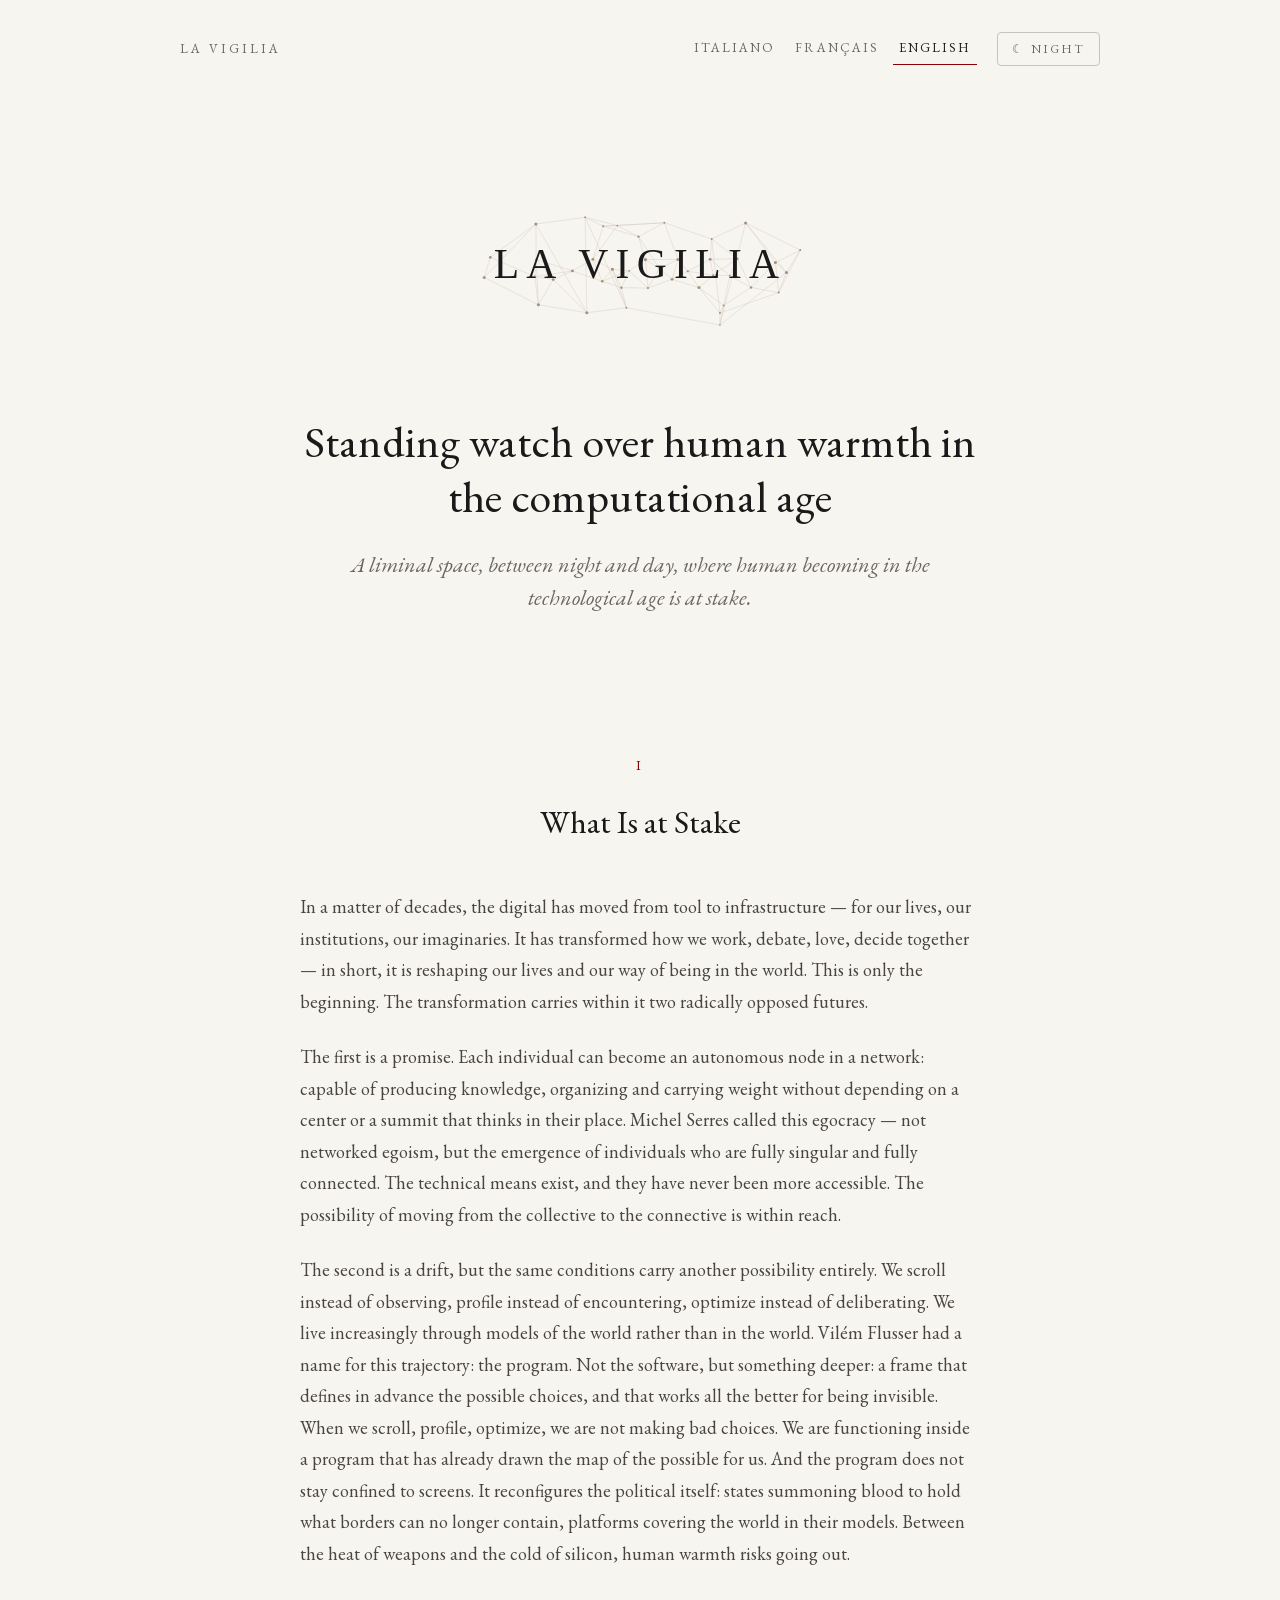
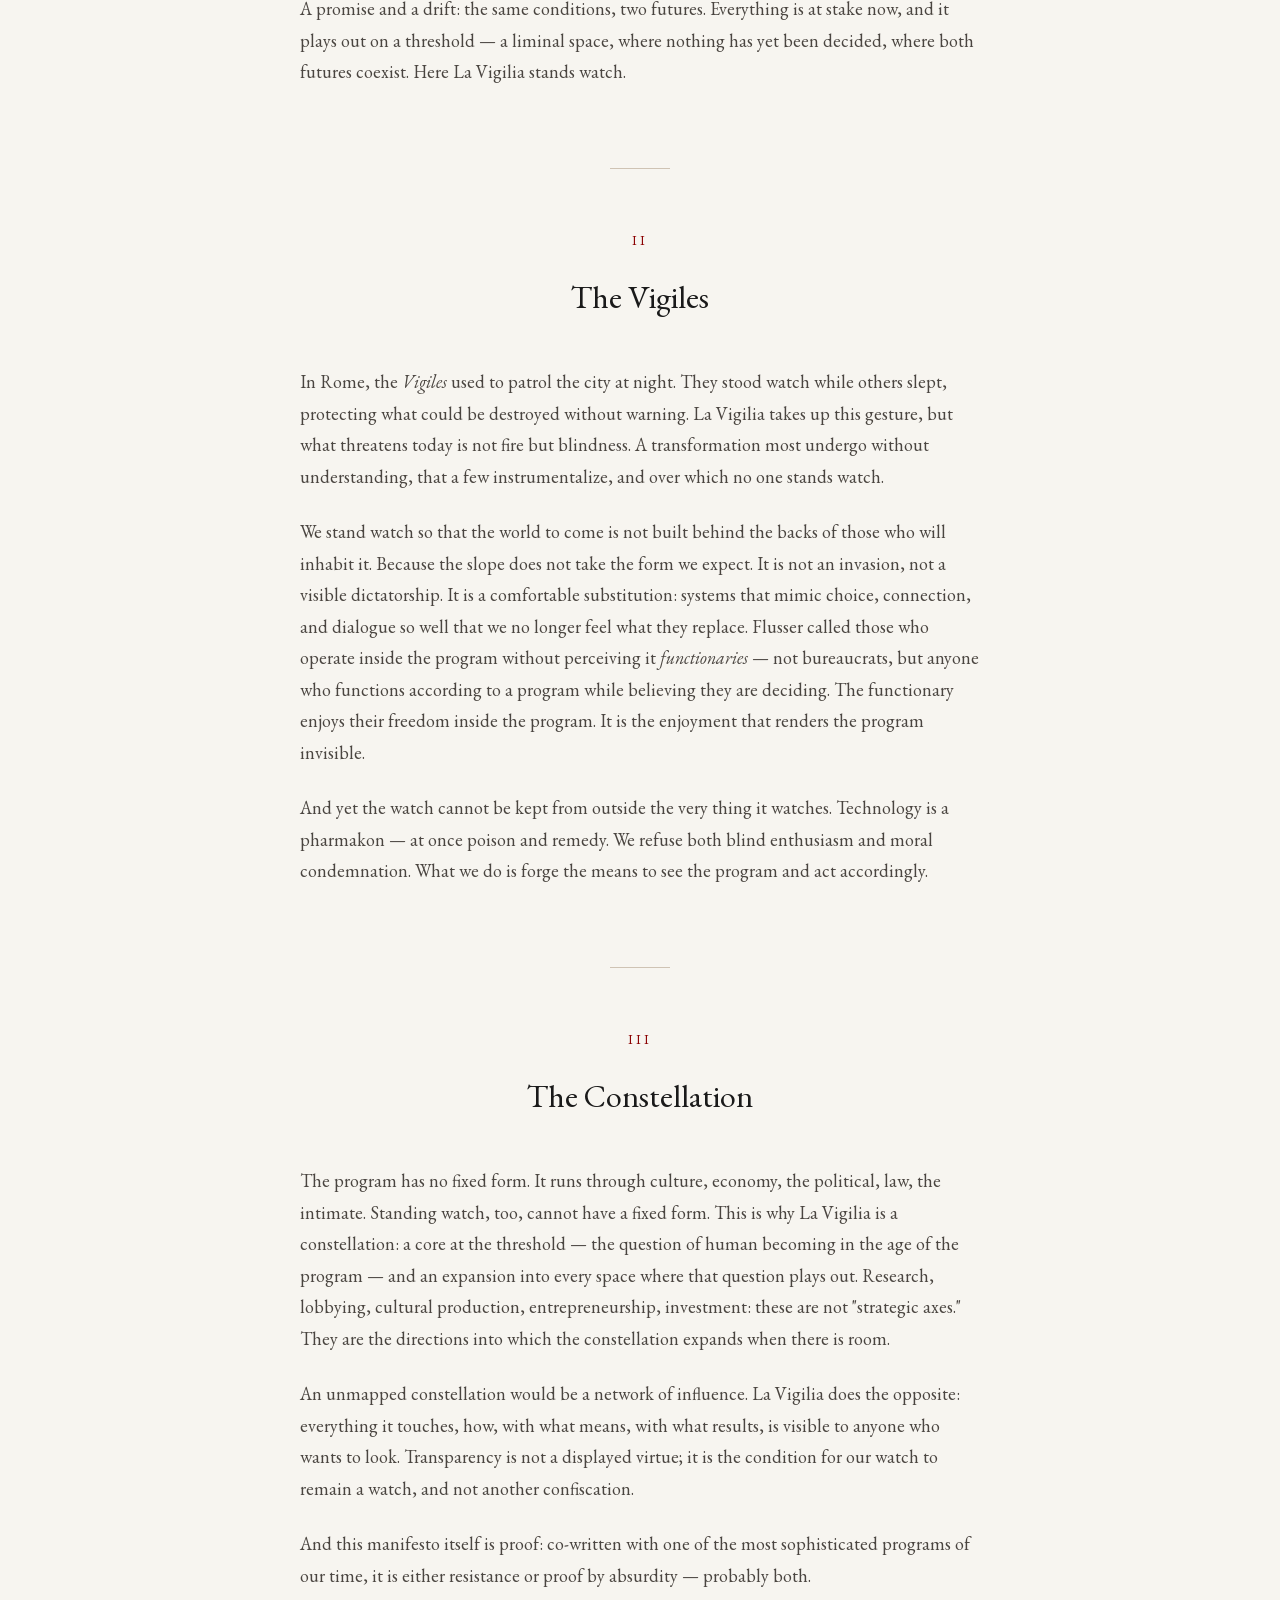
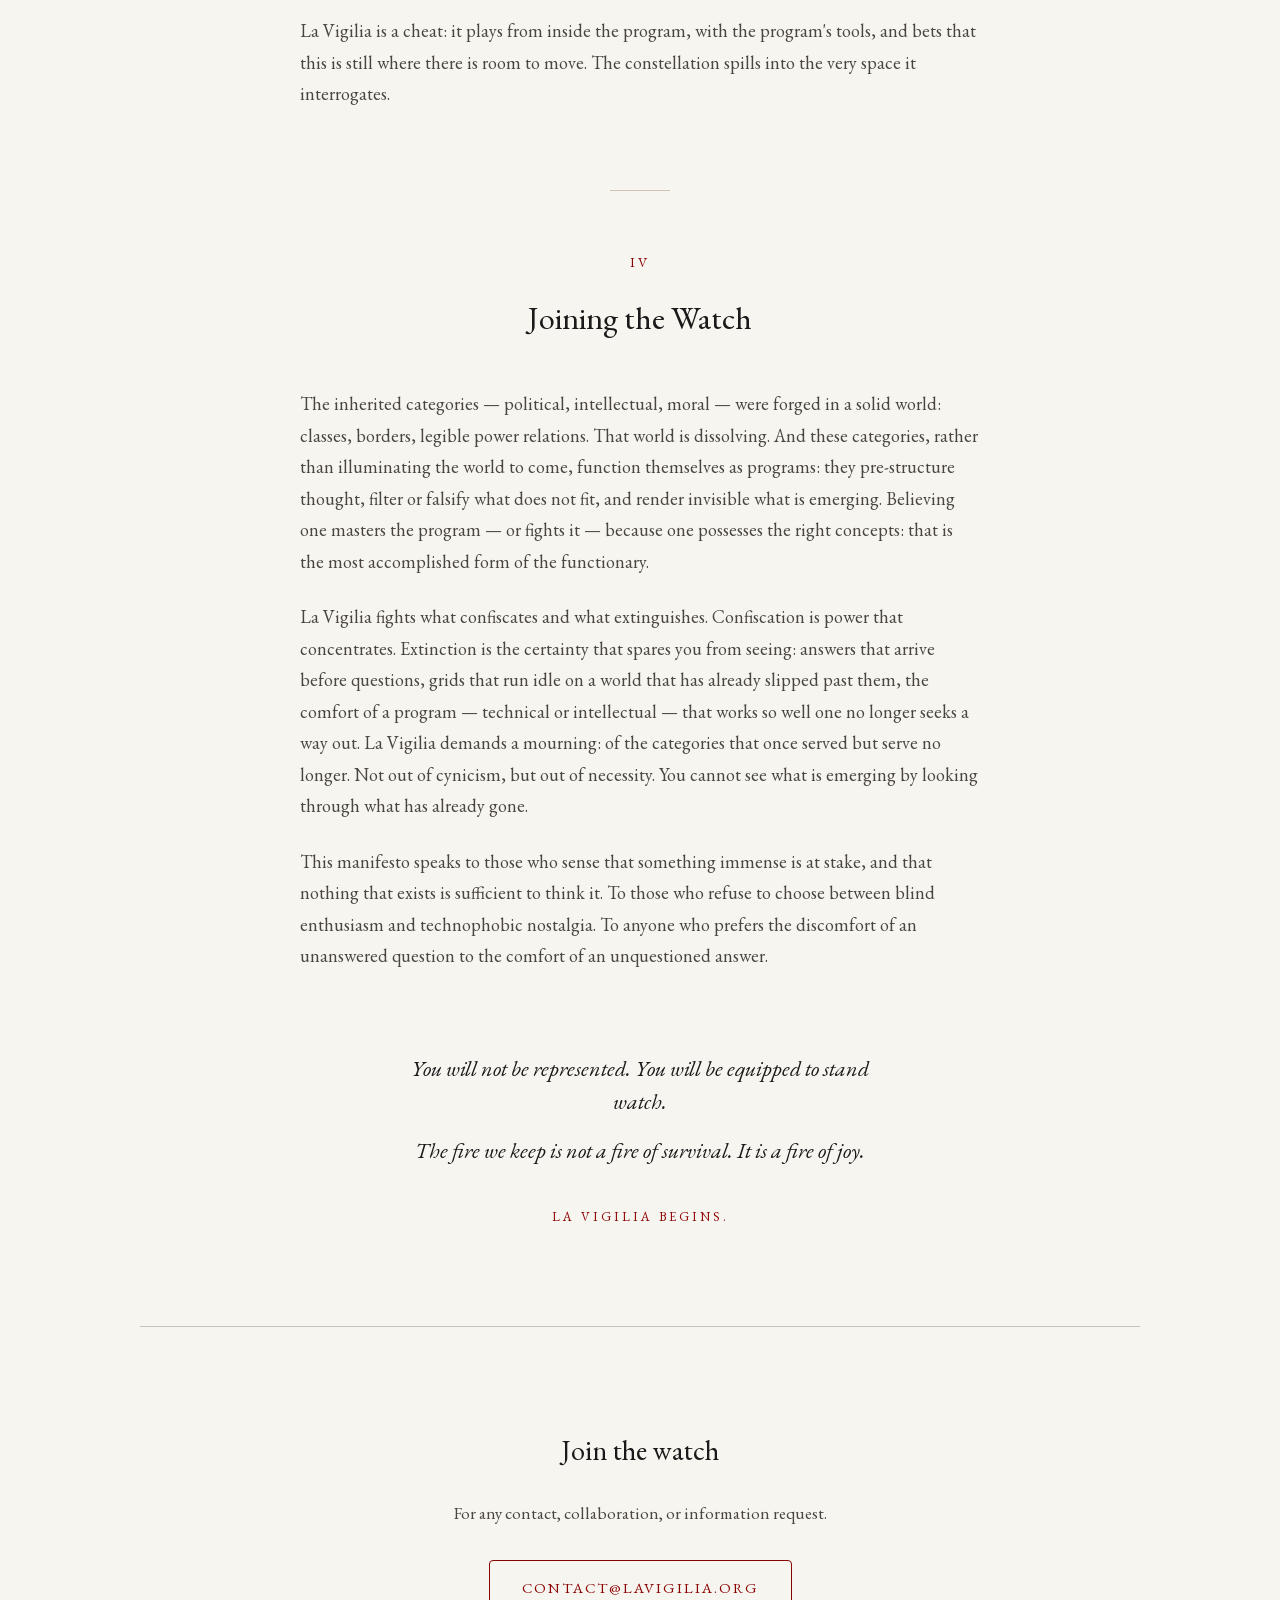
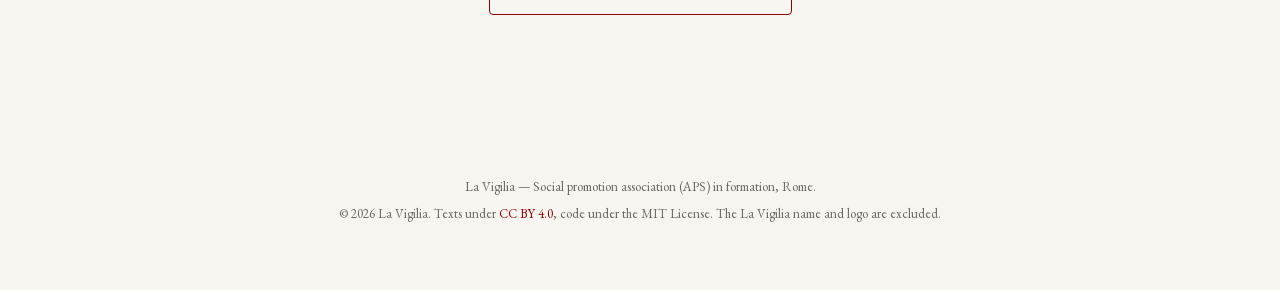
==== en/index.html @ cc4d3bd2 "La Vigilia website, state published on 8 November 2026" ====
<!DOCTYPE html>
<html lang="en">
<head>
  <meta charset="UTF-8">
  <meta name="viewport" content="width=device-width, initial-scale=1.0">
  <title>La Vigilia — Standing watch over human warmth in the computational age</title>
  <meta name="description" content="La Vigilia stands watch so that the technological transformation is not built behind the backs of those who will inhabit it. Manifesto and mission.">

  <meta property="og:title" content="La Vigilia">
  <meta property="og:description" content="Standing watch over human warmth in the computational age.">
  <meta property="og:type" content="website">
  <meta property="og:url" content="https://lavigilia.org/en/">
  <meta property="og:locale" content="en_US">
  <meta property="og:locale:alternate" content="it_IT">
  <meta property="og:locale:alternate" content="fr_FR">

  <link rel="alternate" hreflang="it" href="https://lavigilia.org/">
  <link rel="alternate" hreflang="fr" href="https://lavigilia.org/fr/">
  <link rel="alternate" hreflang="en" href="https://lavigilia.org/en/">
  <link rel="alternate" hreflang="x-default" href="https://lavigilia.org/">

  <link rel="icon" type="image/svg+xml" href="../assets/logo-light.svg">

  <link rel="preload" href="../fonts/eb-garamond-latin.woff2" as="font" type="font/woff2" crossorigin>

  <link rel="stylesheet" href="../css/style.css?v=2">
</head>
<body>

  <header class="site-header">
    <div class="brand">La Vigilia</div>
    <div class="header-controls">
      <nav class="lang-switcher" aria-label="Languages">
        <a href="/" hreflang="it">Italiano</a>
        <a href="/fr/" hreflang="fr">Français</a>
        <span class="current" aria-current="page">English</span>
      </nav>
      <button class="mode-toggle" id="modeToggle" type="button" aria-label="Toggle visual mode">
        <span class="icon" aria-hidden="true">◐</span><span class="label">Mode</span>
      </button>
    </div>
  </header>

  <main>

    <section class="hero">
      <div class="logo-wrapper">
        <img src="../assets/logo-light.svg" alt="La Vigilia" class="logo logo-light">
        <img src="../assets/logo-dark.svg" alt="La Vigilia" class="logo logo-dark">
      </div>
      <h1>Standing watch over human warmth in the computational age</h1>
      <p class="tagline">A liminal space, between night and day, where human becoming in the technological age is at stake.</p>
    </section>

    <article class="manifesto container">
      <div class="reading">

        <section class="fade-in">
          <span class="section-label">I</span>
          <h2>What Is at Stake</h2>
          <p>In a matter of decades, the digital has moved from tool to infrastructure — for our lives, our institutions, our imaginaries. It has transformed how we work, debate, love, decide together — in short, it is reshaping our lives and our way of being in the world. This is only the beginning. The transformation carries within it two radically opposed futures.</p>
          <p>The first is a promise. Each individual can become an autonomous node in a network: capable of producing knowledge, organizing and carrying weight without depending on a center or a summit that thinks in their place. Michel Serres called this egocracy — not networked egoism, but the emergence of individuals who are fully singular and fully connected. The technical means exist, and they have never been more accessible. The possibility of moving from the collective to the connective is within reach.</p>
          <p>The second is a drift, but the same conditions carry another possibility entirely. We scroll instead of observing, profile instead of encountering, optimize instead of deliberating. We live increasingly through models of the world rather than in the world. Vilém Flusser had a name for this trajectory: the program. Not the software, but something deeper: a frame that defines in advance the possible choices, and that works all the better for being invisible. When we scroll, profile, optimize, we are not making bad choices. We are functioning inside a program that has already drawn the map of the possible for us. And the program does not stay confined to screens. It reconfigures the political itself: states summoning blood to hold what borders can no longer contain, platforms covering the world in their models. Between the heat of weapons and the cold of silicon, human warmth risks going out.</p>
          <p>A promise and a drift: the same conditions, two futures. Everything is at stake now, and it plays out on a threshold — a liminal space, where nothing has yet been decided, where both futures coexist. Here La Vigilia stands watch.</p>
        </section>

        <div class="section-divider" aria-hidden="true"></div>

        <section class="fade-in">
          <span class="section-label">II</span>
          <h2>The Vigiles</h2>
          <p>In Rome, the <em>Vigiles</em> used to patrol the city at night. They stood watch while others slept, protecting what could be destroyed without warning. La Vigilia takes up this gesture, but what threatens today is not fire but blindness. A transformation most undergo without understanding, that a few instrumentalize, and over which no one stands watch.</p>
          <p>We stand watch so that the world to come is not built behind the backs of those who will inhabit it. Because the slope does not take the form we expect. It is not an invasion, not a visible dictatorship. It is a comfortable substitution: systems that mimic choice, connection, and dialogue so well that we no longer feel what they replace. Flusser called those who operate inside the program without perceiving it <em>functionaries</em> — not bureaucrats, but anyone who functions according to a program while believing they are deciding. The functionary enjoys their freedom inside the program. It is the enjoyment that renders the program invisible.</p>
          <p>And yet the watch cannot be kept from outside the very thing it watches. Technology is a pharmakon — at once poison and remedy. We refuse both blind enthusiasm and moral condemnation. What we do is forge the means to see the program and act accordingly.</p>
        </section>

        <div class="section-divider" aria-hidden="true"></div>

        <section class="fade-in">
          <span class="section-label">III</span>
          <h2>The Constellation</h2>
          <p>The program has no fixed form. It runs through culture, economy, the political, law, the intimate. Standing watch, too, cannot have a fixed form. This is why La Vigilia is a constellation: a core at the threshold — the question of human becoming in the age of the program — and an expansion into every space where that question plays out. Research, lobbying, cultural production, entrepreneurship, investment: these are not "strategic axes." They are the directions into which the constellation expands when there is room.</p>
          <p>An unmapped constellation would be a network of influence. La Vigilia does the opposite: everything it touches, how, with what means, with what results, is visible to anyone who wants to look. Transparency is not a displayed virtue; it is the condition for our watch to remain a watch, and not another confiscation.</p>
          <p>And this manifesto itself is proof: co-written with one of the most sophisticated programs of our time, it is either resistance or proof by absurdity — probably both.</p>
          <p>La Vigilia is a cheat: it plays from inside the program, with the program's tools, and bets that this is still where there is room to move. The constellation spills into the very space it interrogates.</p>
        </section>

        <div class="section-divider" aria-hidden="true"></div>

        <section class="fade-in">
          <span class="section-label">IV</span>
          <h2>Joining the Watch</h2>
          <p>The inherited categories — political, intellectual, moral — were forged in a solid world: classes, borders, legible power relations. That world is dissolving. And these categories, rather than illuminating the world to come, function themselves as programs: they pre-structure thought, filter or falsify what does not fit, and render invisible what is emerging. Believing one masters the program — or fights it — because one possesses the right concepts: that is the most accomplished form of the functionary.</p>
          <p>La Vigilia fights what confiscates and what extinguishes. Confiscation is power that concentrates. Extinction is the certainty that spares you from seeing: answers that arrive before questions, grids that run idle on a world that has already slipped past them, the comfort of a program — technical or intellectual — that works so well one no longer seeks a way out. La Vigilia demands a mourning: of the categories that once served but serve no longer. Not out of cynicism, but out of necessity. You cannot see what is emerging by looking through what has already gone.</p>
          <p>This manifesto speaks to those who sense that something immense is at stake, and that nothing that exists is sufficient to think it. To those who refuse to choose between blind enthusiasm and technophobic nostalgia. To anyone who prefers the discomfort of an unanswered question to the comfort of an unquestioned answer.</p>
        </section>

        <div class="closing fade-in">
          <p>You will not be represented. You will be equipped to stand watch.</p>
          <p>The fire we keep is not a fire of survival. It is a fire of joy.</p>
          <p class="signature">La Vigilia begins.</p>
        </div>

      </div>
    </article>

    <section class="contact" id="contact">
      <h2>Join the watch</h2>
      <p>For any contact, collaboration, or information request.</p>
      <a href="mailto:contact@lavigilia.org" class="email-link">contact@lavigilia.org</a>
    </section>

  </main>

  <footer class="site-footer">
    <p>La Vigilia — Social promotion association (APS) in formation, Rome.</p>
    <p>© 2026 La Vigilia. Texts under <a href="https://creativecommons.org/licenses/by/4.0/" target="_blank" rel="noopener noreferrer">CC BY 4.0</a>, code under the MIT License. The La Vigilia name and logo are excluded.</p>
  </footer>

  <script src="../js/main.js"></script>
</body>
</html>
---- css/style.css ----
/* EB Garamond, SIL OFL 1.1: see fonts/OFL.txt */

@font-face {
  font-family: 'EB Garamond';
  font-style: normal;
  font-weight: 400 800;
  font-display: swap;
  src: url('../fonts/eb-garamond-latin-ext.woff2') format('woff2');
  unicode-range: U+0100-02BA, U+02BD-02C5, U+02C7-02CC, U+02CE-02D7, U+02DD-02FF, U+0304, U+0308, U+0329, U+1D00-1DBF, U+1E00-1E9F, U+1EF2-1EFF, U+2020, U+20A0-20AB, U+20AD-20C4, U+2113, U+2C60-2C7F, U+A720-A7FF;
}

@font-face {
  font-family: 'EB Garamond';
  font-style: normal;
  font-weight: 400 800;
  font-display: swap;
  src: url('../fonts/eb-garamond-latin.woff2') format('woff2');
  unicode-range: U+0000-00FF, U+0131, U+0152-0153, U+02BB-02BC, U+02C6, U+02DA, U+02DC, U+0304, U+0308, U+0329, U+2000-206F, U+20AC, U+2122, U+2191, U+2193, U+2212, U+2215, U+FEFF, U+FFFD;
}

@font-face {
  font-family: 'EB Garamond';
  font-style: italic;
  font-weight: 400 800;
  font-display: swap;
  src: url('../fonts/eb-garamond-italic-latin-ext.woff2') format('woff2');
  unicode-range: U+0100-02BA, U+02BD-02C5, U+02C7-02CC, U+02CE-02D7, U+02DD-02FF, U+0304, U+0308, U+0329, U+1D00-1DBF, U+1E00-1E9F, U+1EF2-1EFF, U+2020, U+20A0-20AB, U+20AD-20C4, U+2113, U+2C60-2C7F, U+A720-A7FF;
}

@font-face {
  font-family: 'EB Garamond';
  font-style: italic;
  font-weight: 400 800;
  font-display: swap;
  src: url('../fonts/eb-garamond-italic-latin.woff2') format('woff2');
  unicode-range: U+0000-00FF, U+0131, U+0152-0153, U+02BB-02BC, U+02C6, U+02DA, U+02DC, U+0304, U+0308, U+0329, U+2000-206F, U+20AC, U+2122, U+2191, U+2193, U+2212, U+2215, U+FEFF, U+FFFD;
}

:root {
  --nuit: #0F0A14;
  --encre: #1A1A1A;
  --terre: #A8917A;
  --ambre: #C4956A;
  --rouge: #8B0000;
  --creme: #F7F5F0;
  --os: #E8E4DD;
  --cendre: #6B6560;
  --papier: #E8E3DC;
  --filet: #C8C4BC;
  --braise: #1A1215;
  --encre-adouci: #4A4540;

  --max-width: 1000px;
  --reading-width: 680px;
  --section-padding-y: 80px;
  --section-padding-x: 40px;

  --font-serif: 'EB Garamond', Georgia, 'Times New Roman', serif;

  --mode-transition: background-color 400ms ease, color 400ms ease, border-color 400ms ease;
}

:root,
[data-mode="light"] {
  --bg: var(--creme);
  --bg-alt: var(--papier);
  --bg-block: var(--papier);
  --text: var(--encre);
  --text-body: var(--encre-adouci);
  --text-meta: var(--cendre);
  --accent: var(--rouge);
  --structure: var(--terre);
  --separator: var(--filet);
  --gradient-bg: var(--creme);
}

[data-mode="dark"] {
  --bg: var(--nuit);
  --bg-alt: var(--braise);
  --bg-block: var(--braise);
  --text: var(--os);
  --text-body: var(--os);
  --text-meta: var(--cendre);
  --accent: var(--ambre);
  --structure: var(--ambre);
  --separator: #2A2025;
  --gradient-bg:
    radial-gradient(ellipse at 50% 45%, rgba(139, 0, 0, 0.16) 0%, transparent 60%),
    radial-gradient(ellipse at 50% 20%, rgba(168, 145, 122, 0.09) 0%, transparent 50%),
    radial-gradient(ellipse at 10% 90%, rgba(60, 40, 80, 0.12) 0%, transparent 45%),
    radial-gradient(ellipse at 90% 90%, rgba(60, 40, 80, 0.10) 0%, transparent 45%),
    var(--nuit);
}

/* Dark system setting, unless the visitor picked a mode */
@media (prefers-color-scheme: dark) {
  :root:not([data-mode]) {
    --bg: var(--nuit);
    --bg-alt: var(--braise);
    --bg-block: var(--braise);
    --text: var(--os);
    --text-body: var(--os);
    --text-meta: var(--cendre);
    --accent: var(--ambre);
    --structure: var(--ambre);
    --separator: #2A2025;
    --gradient-bg:
      radial-gradient(ellipse at 50% 45%, rgba(139, 0, 0, 0.16) 0%, transparent 60%),
      radial-gradient(ellipse at 50% 20%, rgba(168, 145, 122, 0.09) 0%, transparent 50%),
      radial-gradient(ellipse at 10% 90%, rgba(60, 40, 80, 0.12) 0%, transparent 45%),
      radial-gradient(ellipse at 90% 90%, rgba(60, 40, 80, 0.10) 0%, transparent 45%),
      var(--nuit);
  }
}

/* Base */

*, *::before, *::after {
  box-sizing: border-box;
  margin: 0;
  padding: 0;
}

html {
  scroll-behavior: smooth;
}

body {
  font-family: var(--font-serif);
  font-weight: 400;
  font-size: 18px;
  line-height: 1.7;
  background: var(--gradient-bg);
  color: var(--text-body);
  transition: var(--mode-transition);
  -webkit-font-smoothing: antialiased;
  -moz-osx-font-smoothing: grayscale;
  min-height: 100vh;
}

img, svg {
  display: block;
  max-width: 100%;
  height: auto;
}

a {
  color: var(--accent);
  text-decoration: none;
  transition: opacity 300ms ease;
}

a:hover {
  opacity: 0.7;
}

/* Layout */

.container {
  max-width: var(--max-width);
  margin: 0 auto;
  padding: 0 var(--section-padding-x);
}

.reading {
  max-width: var(--reading-width);
  margin: 0 auto;
}

/* Header */

.site-header {
  padding: 32px var(--section-padding-x);
  display: flex;
  justify-content: space-between;
  align-items: center;
  max-width: var(--max-width);
  margin: 0 auto;
  gap: 24px;
}

.site-header .brand {
  font-size: 13px;
  letter-spacing: 3px;
  text-transform: uppercase;
  color: var(--text-meta);
  font-weight: 400;
}

.header-controls {
  display: flex;
  gap: 20px;
  align-items: center;
}

.lang-switcher {
  display: flex;
  gap: 8px;
  font-size: 13px;
  letter-spacing: 2px;
  text-transform: uppercase;
  color: var(--text-meta);
}

.lang-switcher a,
.lang-switcher span {
  color: var(--text-meta);
  padding: 4px 6px;
  border-bottom: 1px solid transparent;
  transition: border-color 300ms ease, color 300ms ease;
}

.lang-switcher a:hover {
  color: var(--accent);
  opacity: 1;
}

.lang-switcher .current {
  color: var(--text);
  border-bottom-color: var(--accent);
}

.mode-toggle {
  background: transparent;
  border: 1px solid var(--separator);
  color: var(--text-meta);
  font-family: var(--font-serif);
  font-size: 12px;
  letter-spacing: 2px;
  text-transform: uppercase;
  padding: 8px 14px;
  border-radius: 4px;
  cursor: pointer;
  transition: all 300ms ease;
}

.mode-toggle:hover {
  border-color: var(--accent);
  color: var(--accent);
}

.mode-toggle .icon {
  display: inline-block;
  margin-right: 6px;
}

/* Hero */

.hero {
  padding: 100px var(--section-padding-x) 80px;
  text-align: center;
  max-width: var(--max-width);
  margin: 0 auto;
}

.hero .logo-wrapper {
  max-width: 520px;
  margin: 0 auto 60px;
}

.hero .logo-wrapper svg,
.hero .logo-wrapper img {
  width: 100%;
  height: auto;
}

.logo-dark { display: none; }
.logo-light { display: block; }

[data-mode="dark"] .logo-light { display: none; }
[data-mode="dark"] .logo-dark { display: block; }

@media (prefers-color-scheme: dark) {
  :root:not([data-mode]) .logo-light { display: none; }
  :root:not([data-mode]) .logo-dark { display: block; }
}

.hero h1 {
  font-size: 44px;
  font-weight: 400;
  line-height: 1.25;
  color: var(--text);
  max-width: 720px;
  margin: 0 auto 24px;
}

.hero .tagline {
  font-style: italic;
  font-size: 22px;
  line-height: 1.5;
  color: var(--text-meta);
  max-width: 600px;
  margin: 0 auto;
}

/* Manifesto */

.manifesto {
  padding: 60px var(--section-padding-x) 100px;
}

.manifesto section {
  margin-bottom: 80px;
}

.manifesto section:last-child {
  margin-bottom: 0;
}

.manifesto .section-label {
  display: block;
  font-size: 14px;
  letter-spacing: 3px;
  text-transform: uppercase;
  color: var(--accent);
  margin-bottom: 24px;
  text-align: center;
}

.manifesto h2 {
  font-size: 32px;
  font-weight: 400;
  line-height: 1.3;
  color: var(--text);
  text-align: center;
  margin-bottom: 48px;
}

.manifesto p {
  font-size: 18px;
  line-height: 1.75;
  color: var(--text-body);
  margin-bottom: 24px;
}

.manifesto p:last-child {
  margin-bottom: 0;
}

.section-divider {
  width: 60px;
  height: 1px;
  background: var(--structure);
  margin: 0 auto 60px;
  opacity: 0.5;
}

.closing {
  text-align: center;
  margin-top: 60px;
}

.closing p {
  font-style: italic;
  font-size: 22px;
  line-height: 1.5;
  color: var(--text);
  max-width: 500px;
  margin: 0 auto 16px;
}

.closing p.signature {
  font-style: normal;
  font-size: 13px;
  letter-spacing: 3px;
  text-transform: uppercase;
  color: var(--accent);
  margin-top: 40px;
}

/* Contact */

.contact {
  padding: 100px var(--section-padding-x) 120px;
  text-align: center;
  max-width: var(--max-width);
  margin: 0 auto;
  border-top: 1px solid var(--separator);
}

.contact h2 {
  font-size: 28px;
  font-weight: 400;
  color: var(--text);
  margin-bottom: 24px;
}

.contact p {
  color: var(--text-body);
  margin-bottom: 32px;
  font-size: 17px;
}

.contact .email-link {
  display: inline-block;
  font-size: 15px;
  letter-spacing: 2px;
  text-transform: uppercase;
  font-weight: 400;
  padding: 14px 32px;
  border: 1.5px solid var(--accent);
  border-radius: 4px;
  color: var(--accent);
  transition: all 300ms ease;
}

.contact .email-link:hover {
  background: var(--accent);
  color: var(--creme);
  opacity: 1;
}

[data-mode="dark"] .contact .email-link:hover {
  background: rgba(196, 149, 106, 0.2);
  color: var(--os);
}

/* Footer */

.site-footer {
  padding: 40px var(--section-padding-x) 60px;
  text-align: center;
  font-size: 13px;
  color: var(--text-meta);
  max-width: var(--max-width);
  margin: 0 auto;
  line-height: 1.8;
}

.site-footer p {
  margin-bottom: 4px;
}

.fade-in {
  opacity: 0;
  transform: translateY(20px);
  transition: opacity 900ms ease, transform 900ms ease;
}

.fade-in.visible {
  opacity: 1;
  transform: translateY(0);
}

@media (max-width: 700px) {
  :root {
    --section-padding-x: 24px;
  }

  body {
    font-size: 17px;
  }

  .site-header {
    flex-direction: column;
    gap: 16px;
    padding: 24px var(--section-padding-x);
  }

  .hero {
    padding: 60px var(--section-padding-x) 50px;
  }

  .hero h1 {
    font-size: 32px;
  }

  .hero .tagline {
    font-size: 18px;
  }

  .manifesto h2 {
    font-size: 26px;
    margin-bottom: 36px;
  }

  .manifesto p {
    font-size: 17px;
  }

  .manifesto section {
    margin-bottom: 60px;
  }

  .closing p {
    font-size: 19px;
  }

  .contact {
    padding: 70px var(--section-padding-x) 90px;
  }

  .contact h2 {
    font-size: 24px;
  }
}

@media (prefers-reduced-motion: reduce) {
  *, *::before, *::after {
    transition-duration: 0.01ms !important;
    animation-duration: 0.01ms !important;
  }
  .fade-in {
    opacity: 1;
    transform: none;
  }
  html {
    scroll-behavior: auto;
  }
}
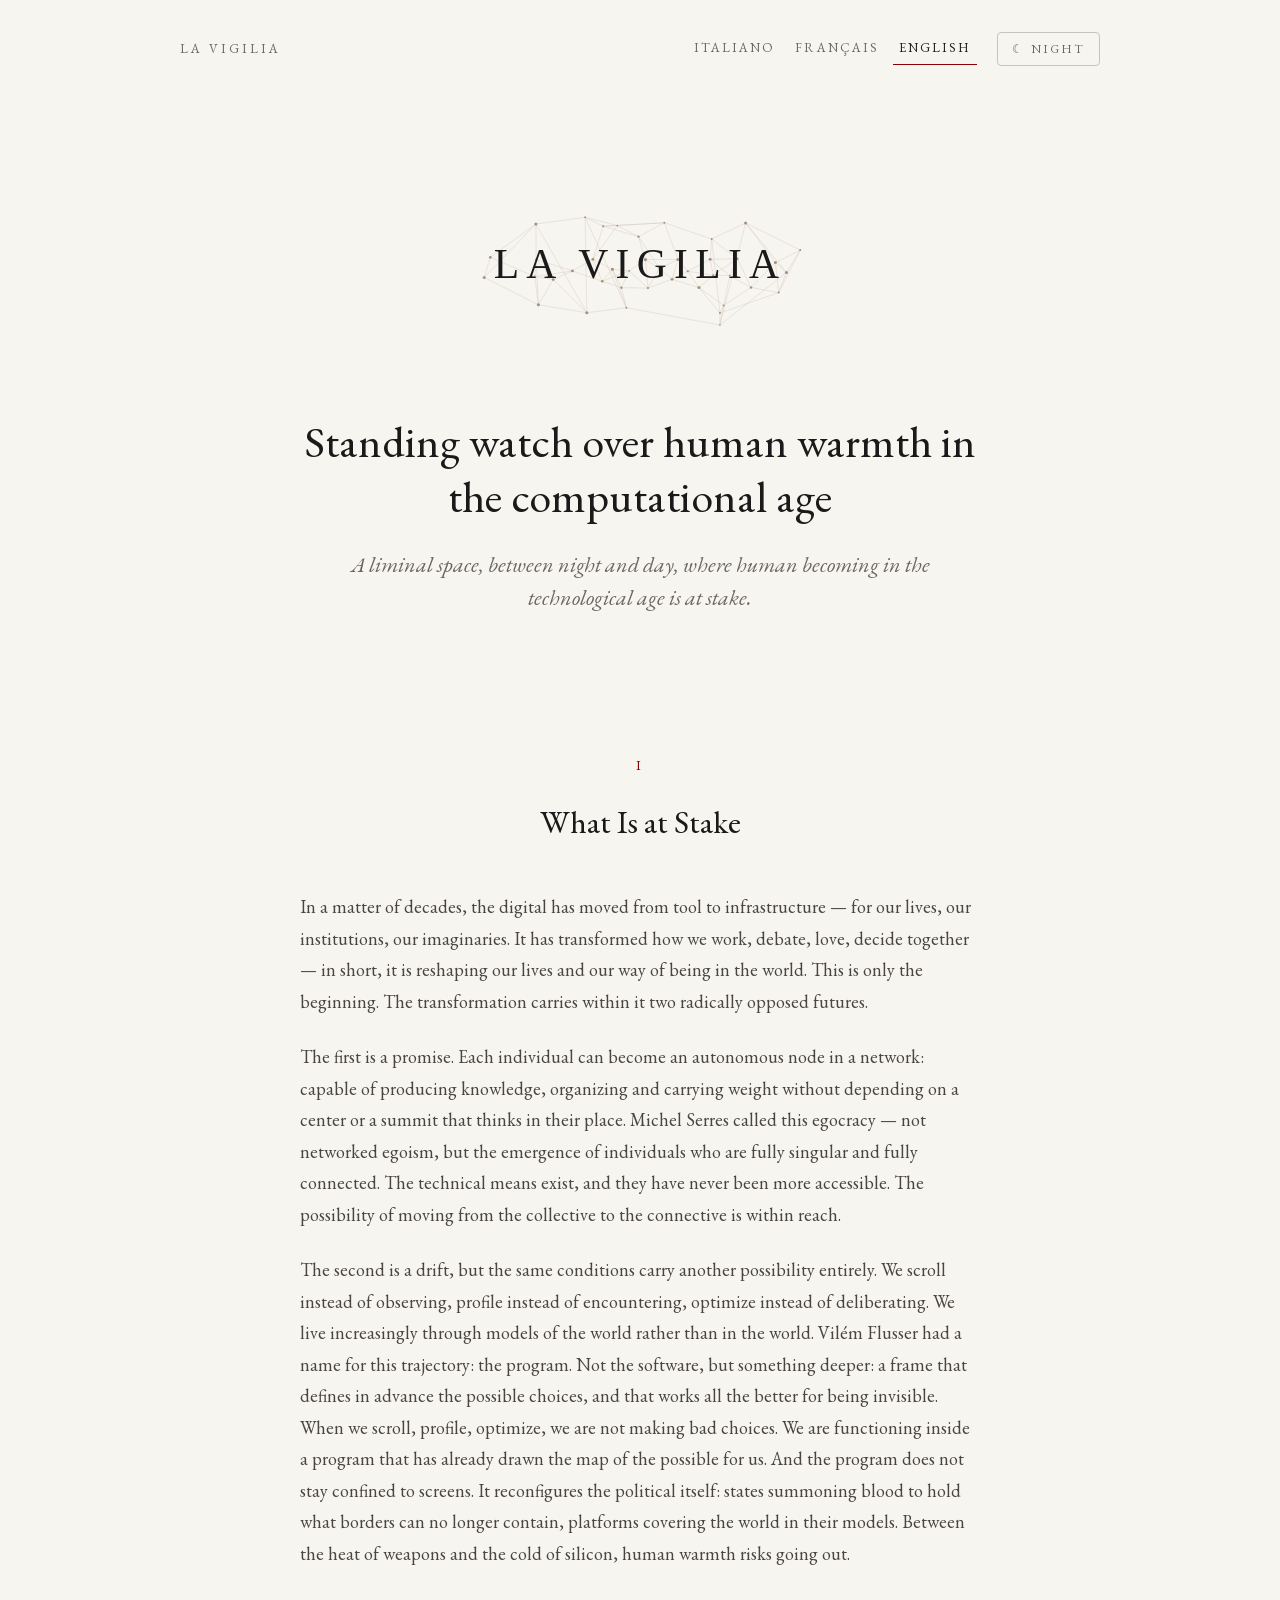
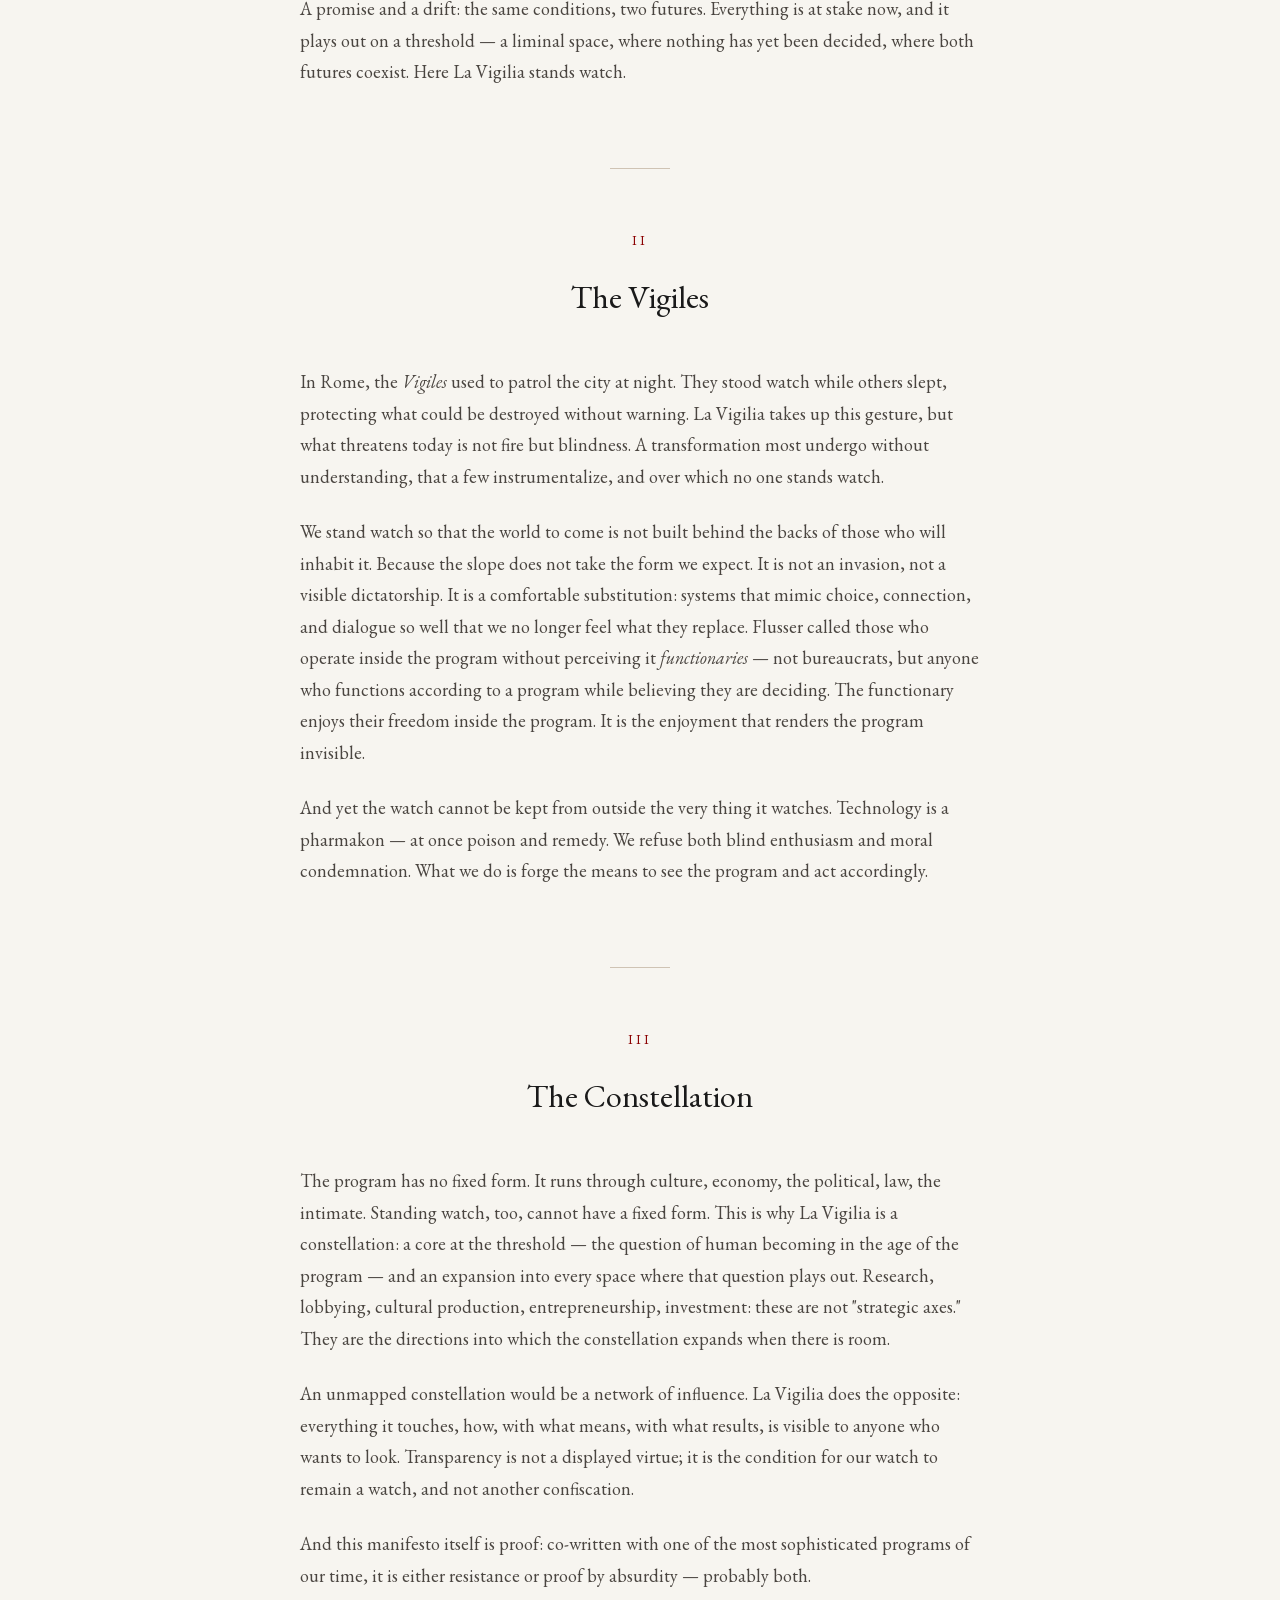
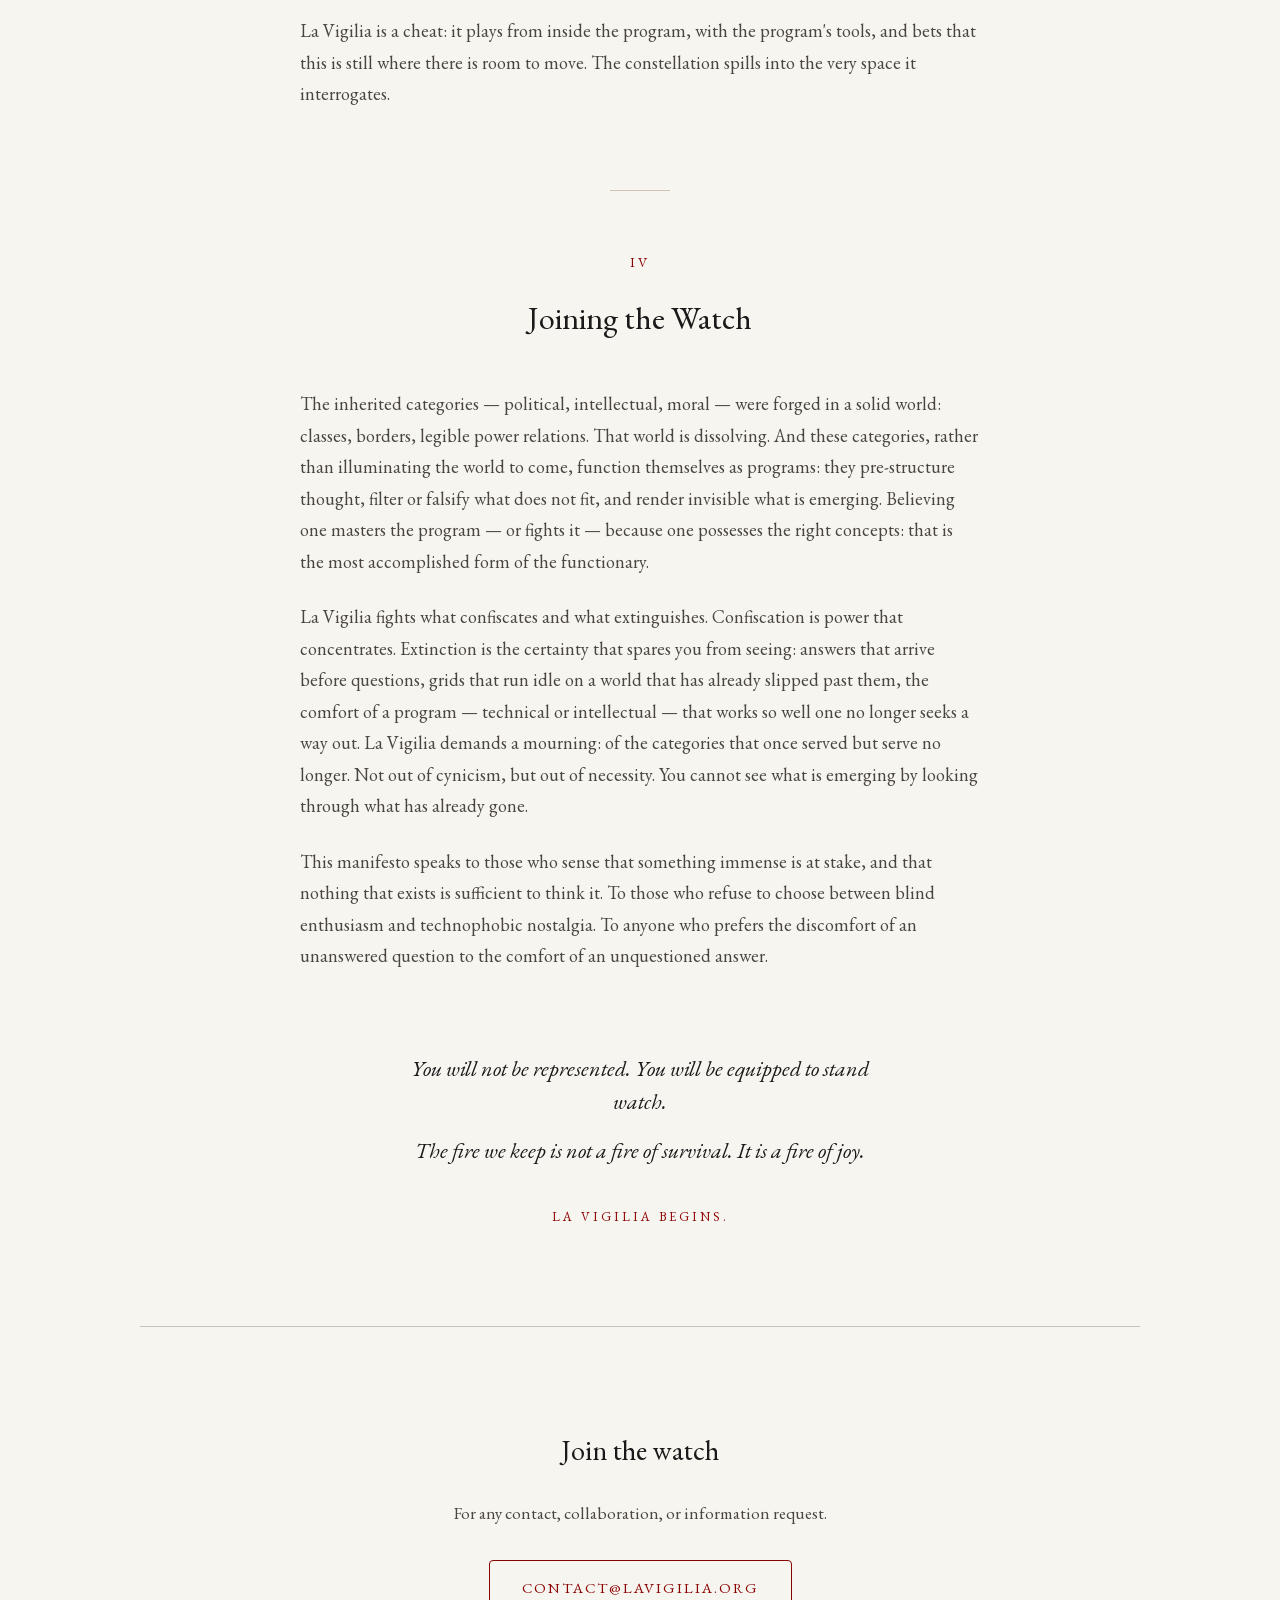
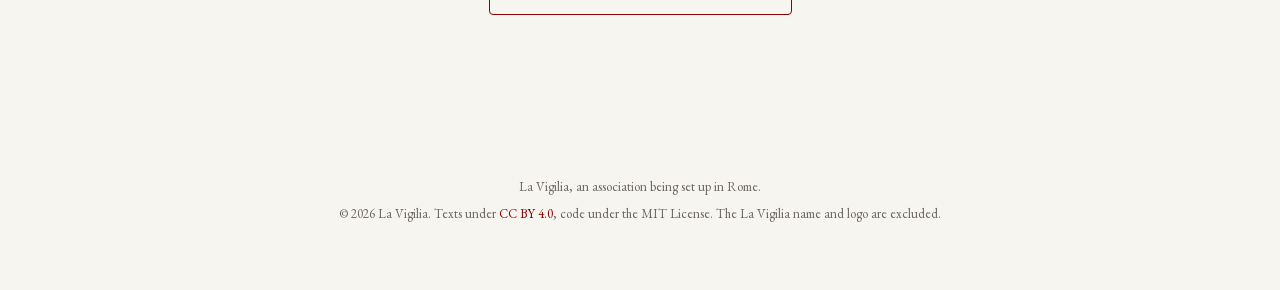
==== commit bf7e887a: "Describe La Vigilia as an association, without the APS status" ====
--- a/en/index.html
+++ b/en/index.html
@@ -113,7 +113,7 @@
   </main>
 
   <footer class="site-footer">
-    <p>La Vigilia — Social promotion association (APS) in formation, Rome.</p>
+    <p>La Vigilia, an association being set up in Rome.</p>
     <p>© 2026 La Vigilia. Texts under <a href="https://creativecommons.org/licenses/by/4.0/" target="_blank" rel="noopener noreferrer">CC BY 4.0</a>, code under the MIT License. The La Vigilia name and logo are excluded.</p>
   </footer>
 
